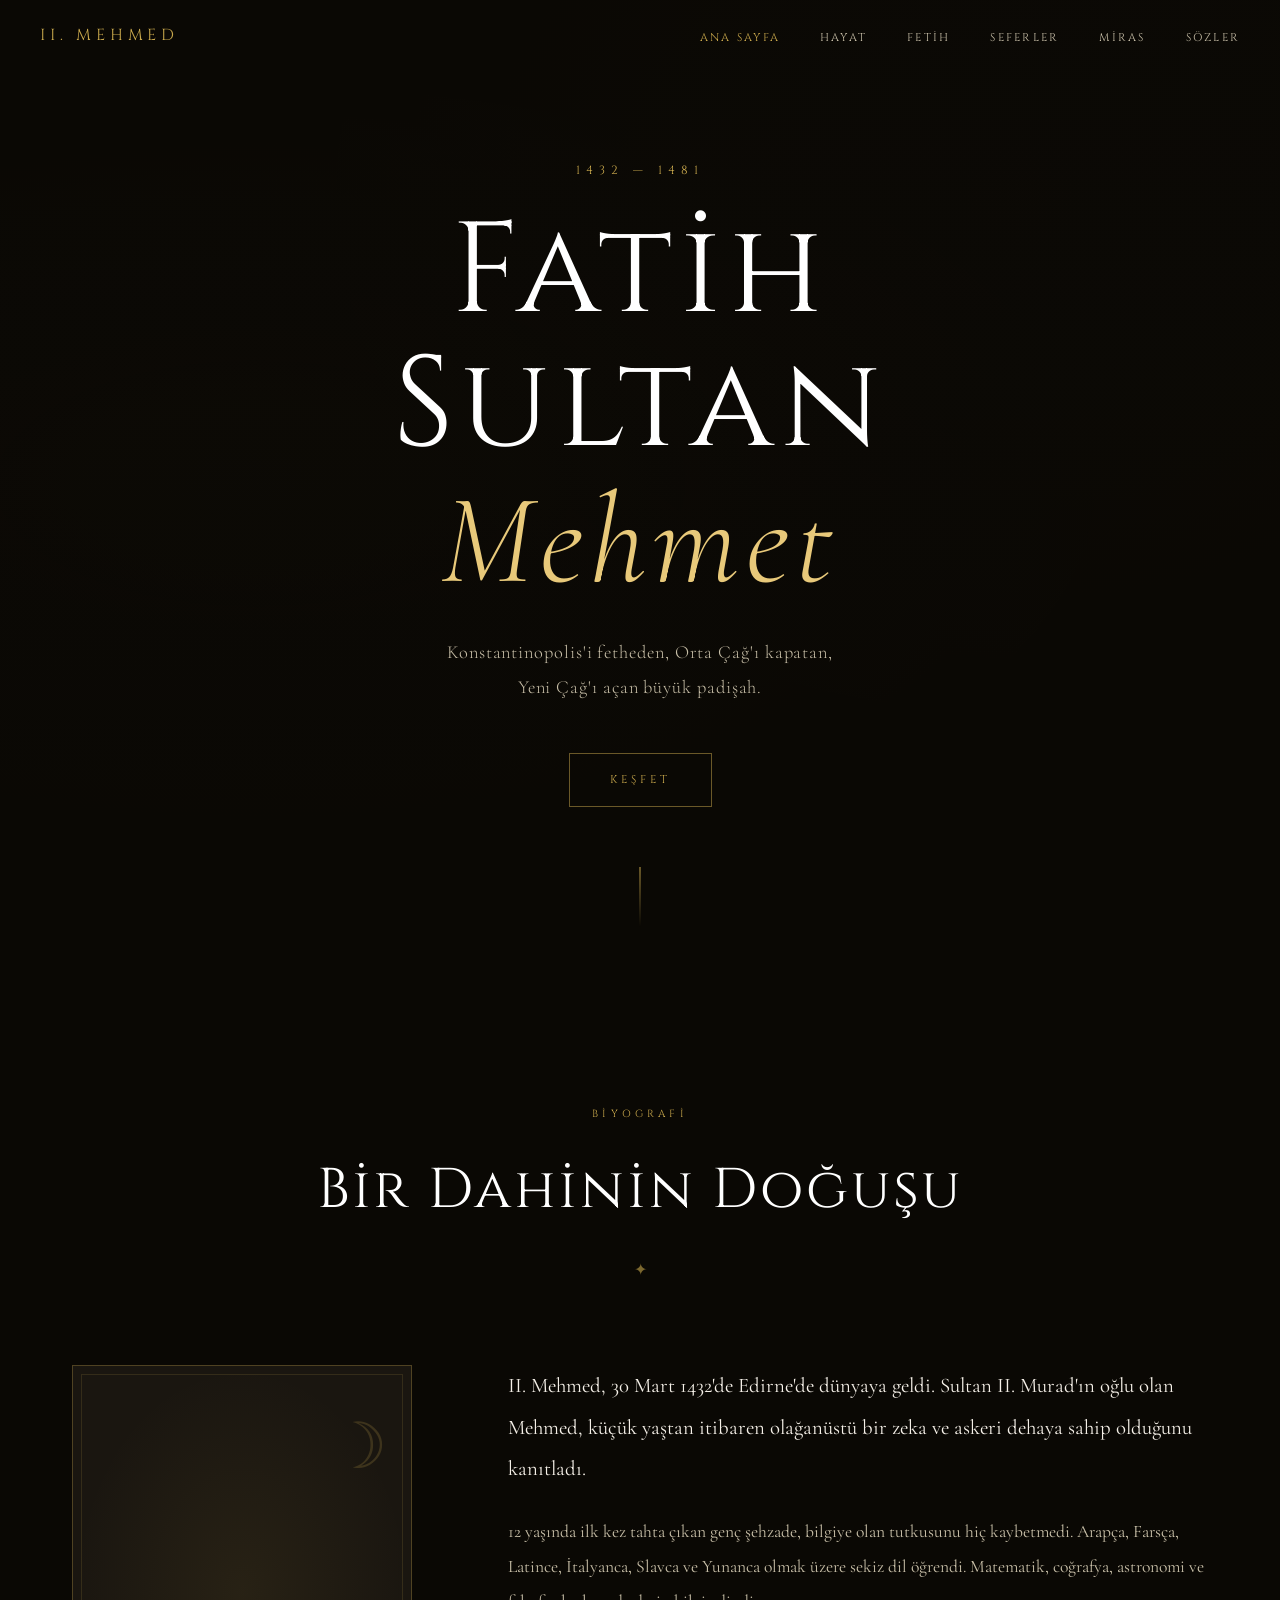
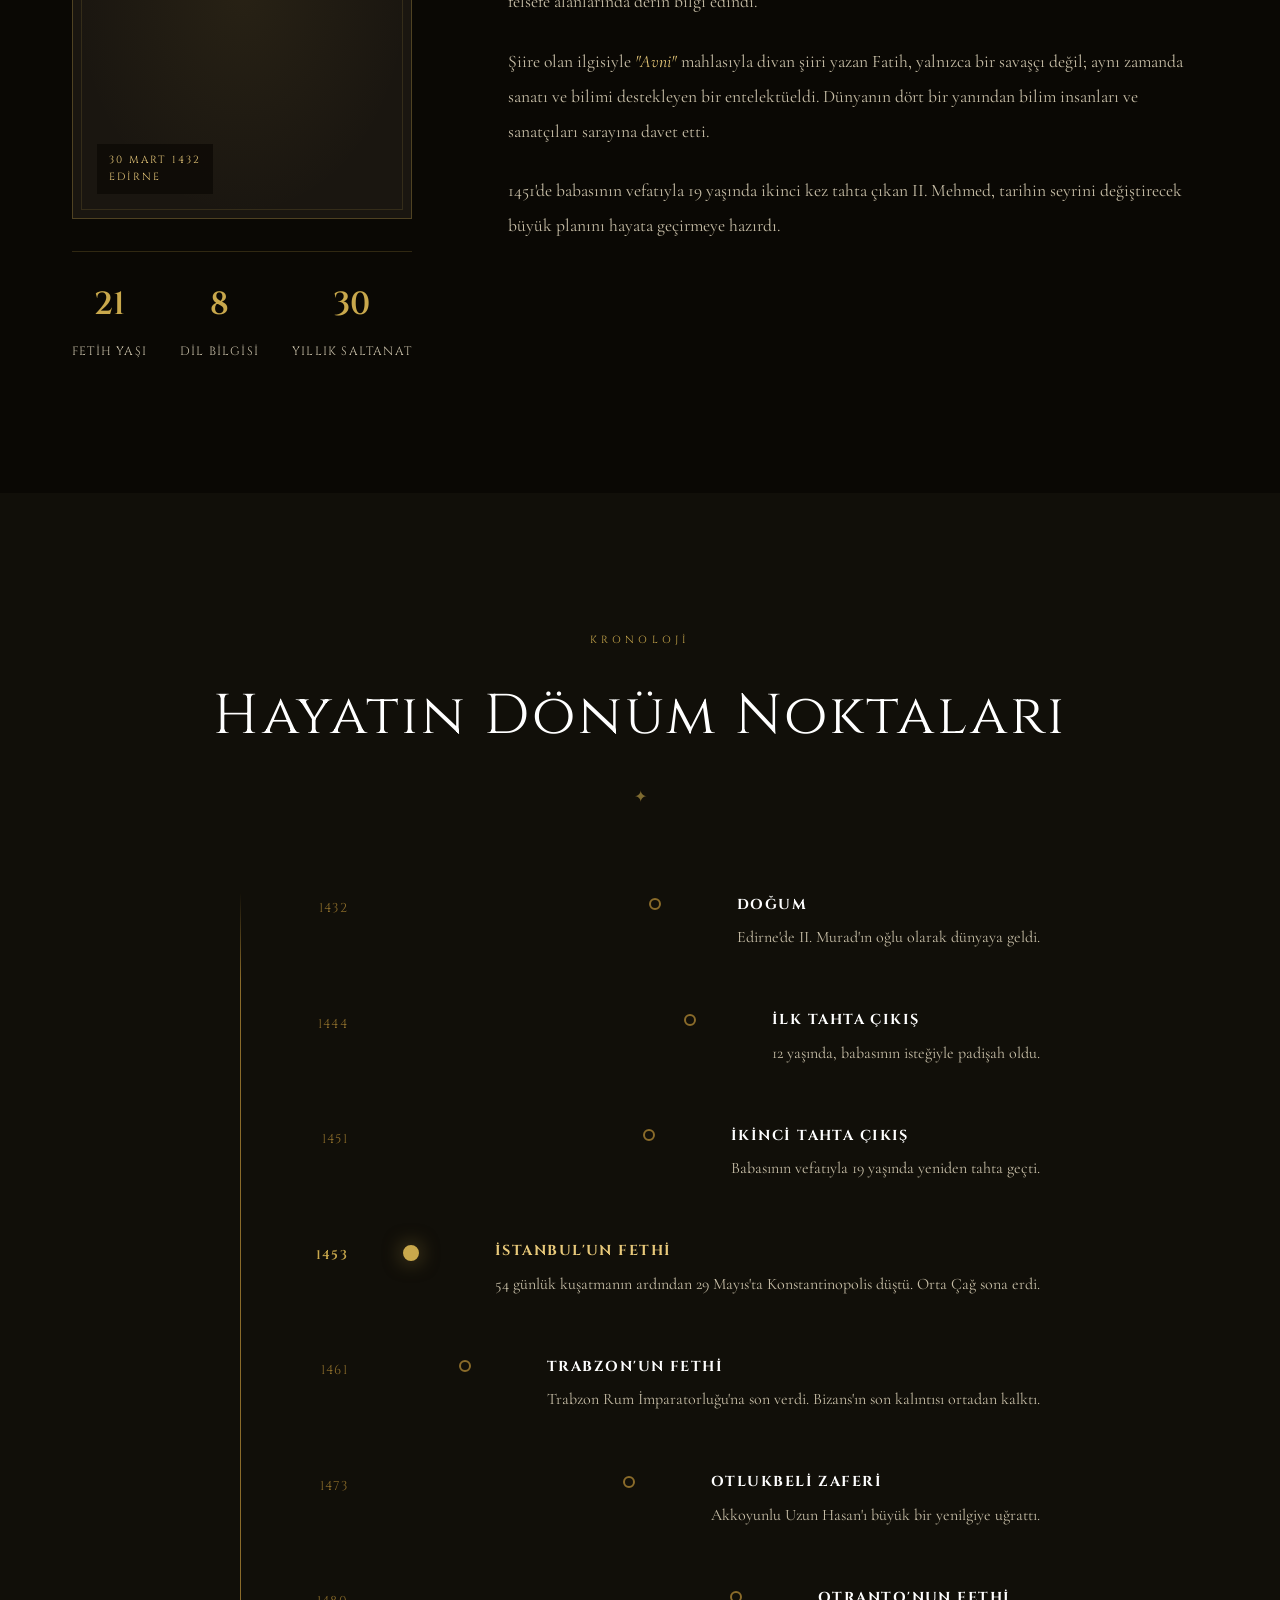
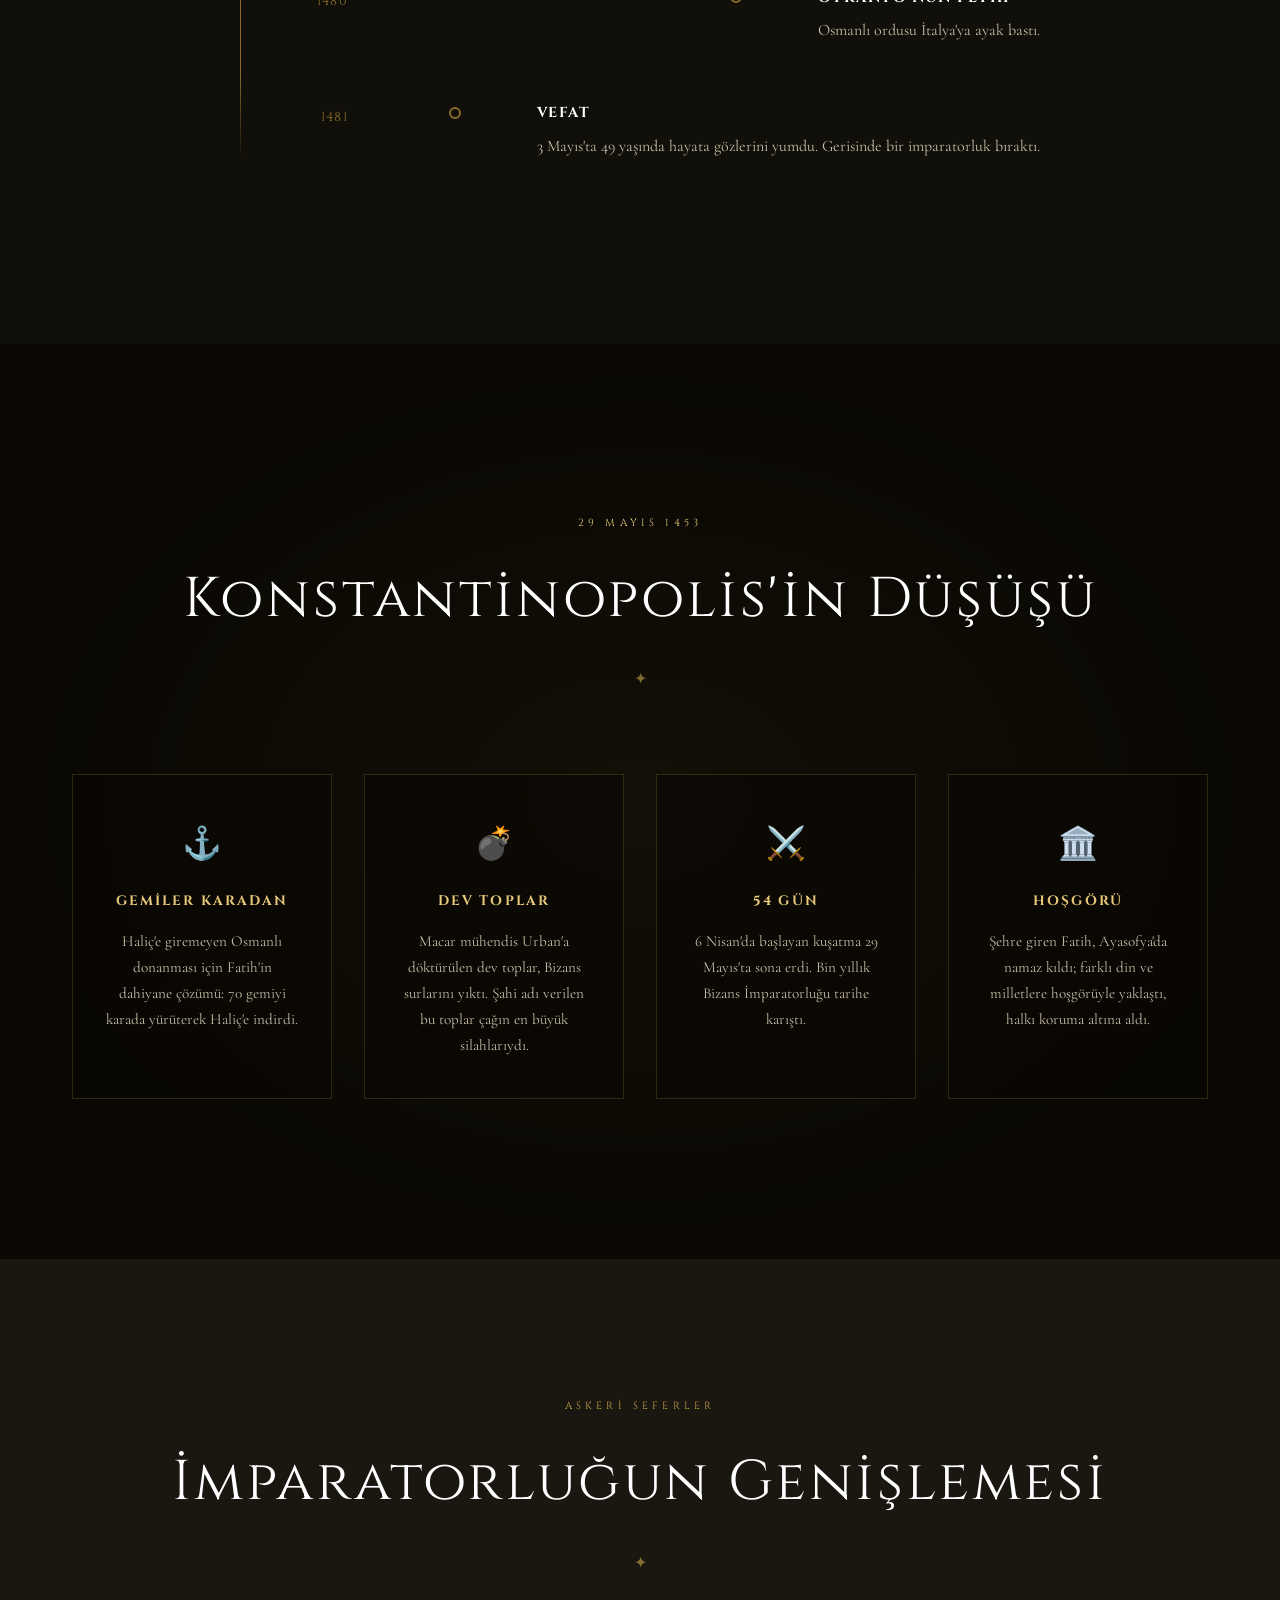
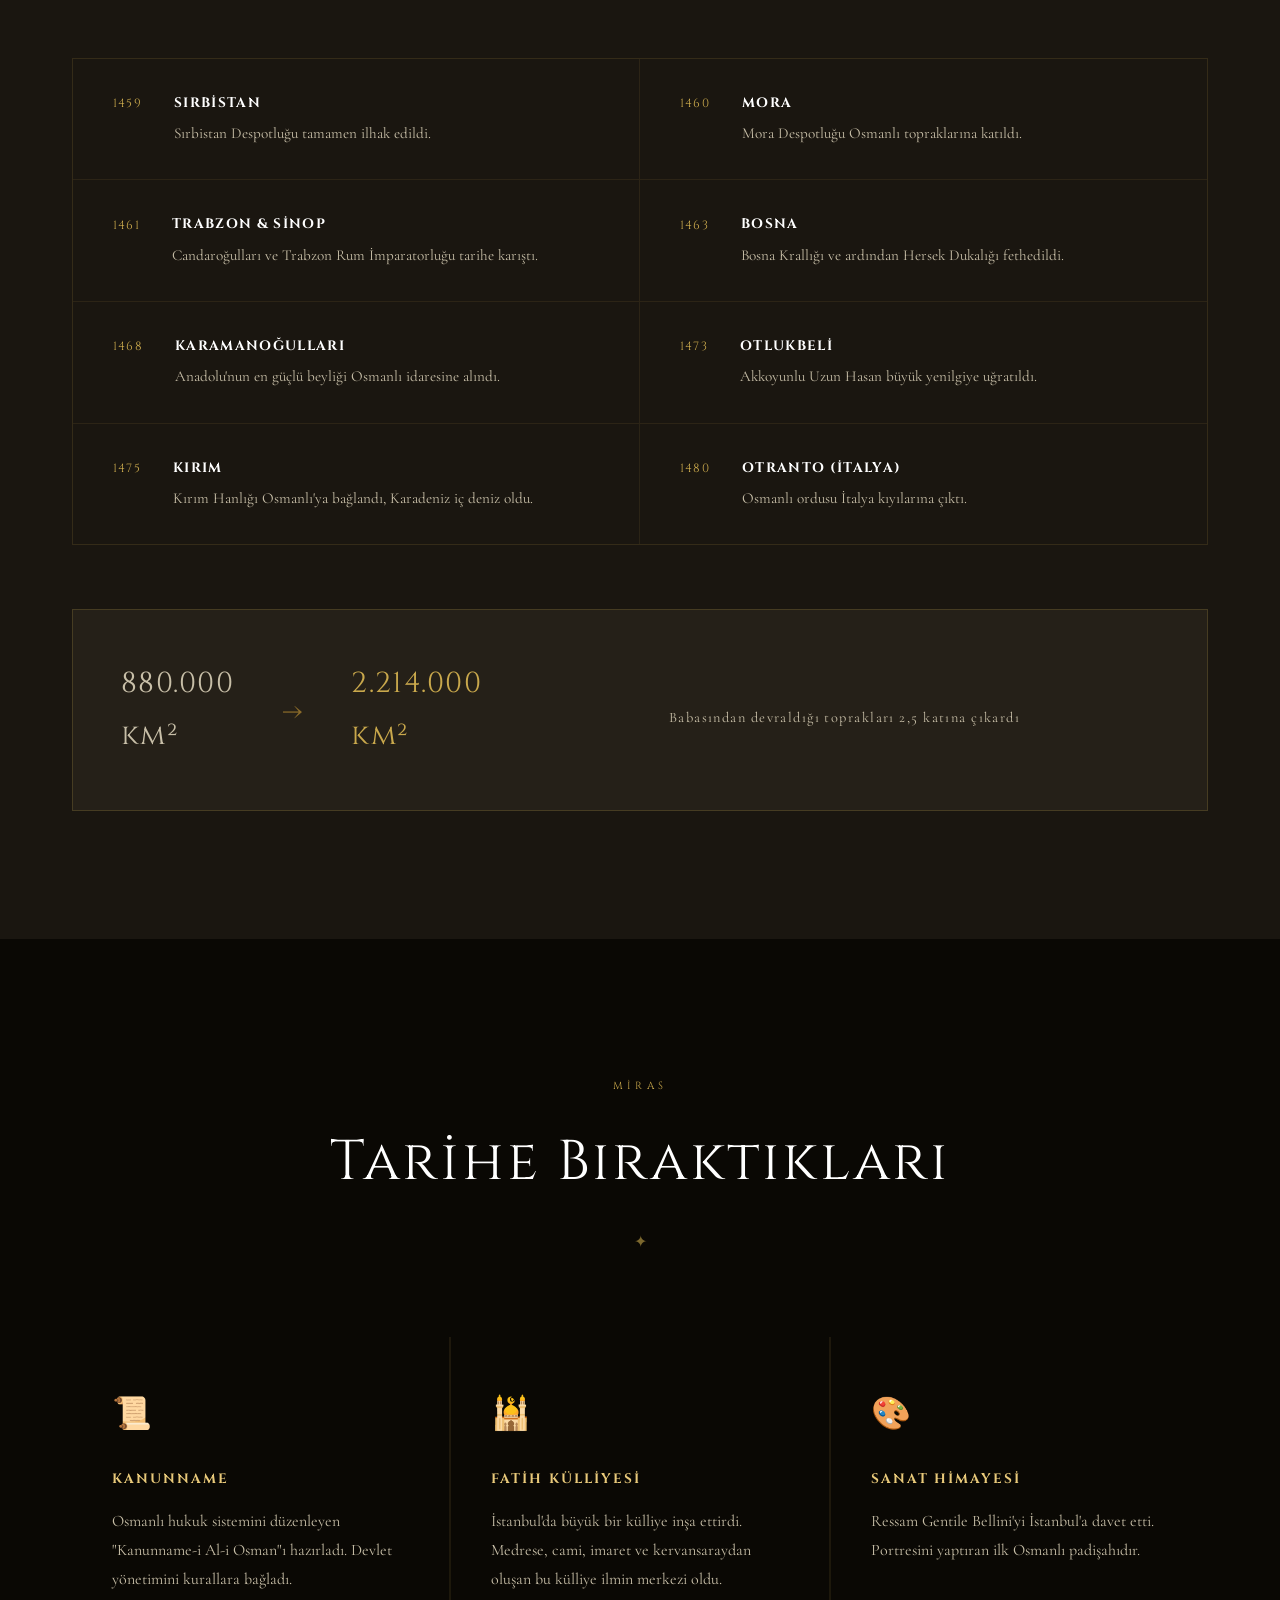
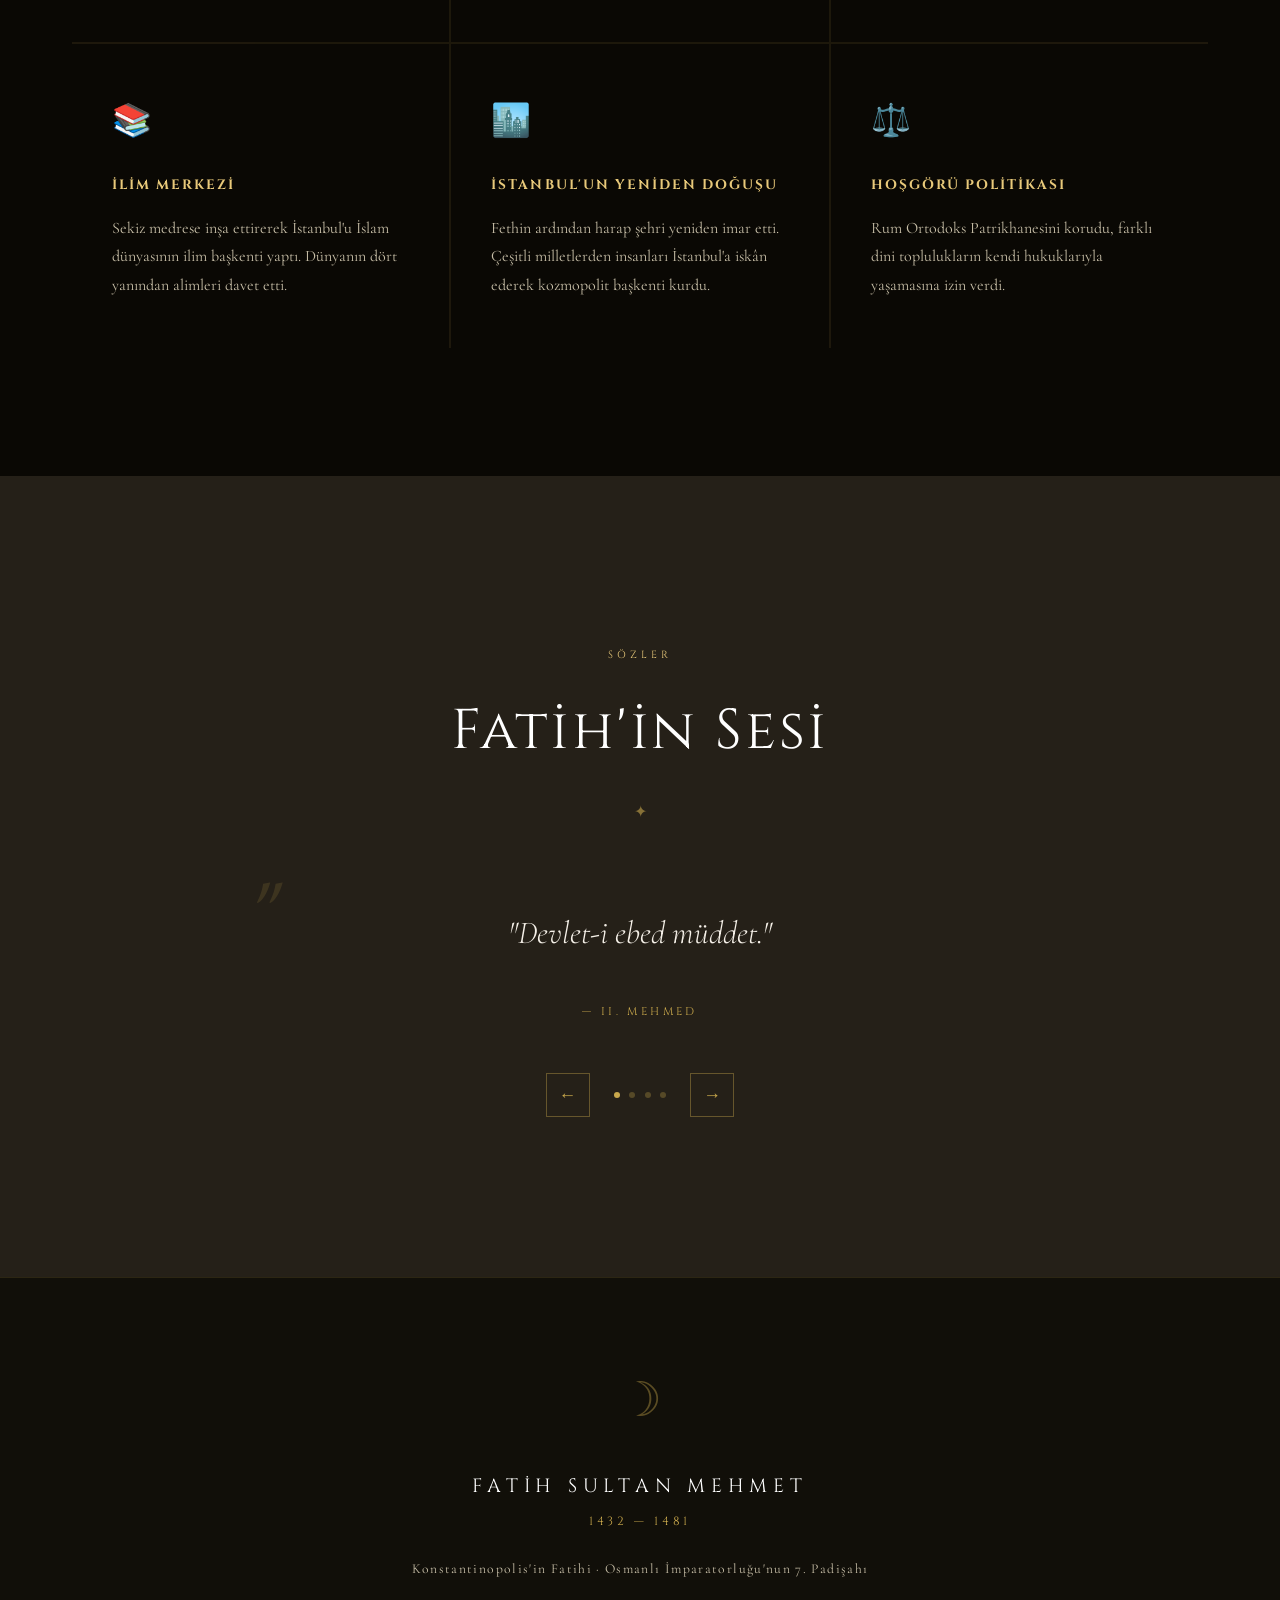
==== index.html @ c6c79978 "Add Fatih Sultan Mehmet premium website Static HTML/CSS/JS site with biography, conquest timeline, c" ====
<!DOCTYPE html>
<html lang="tr">
<head>
  <meta charset="UTF-8" />
  <meta name="viewport" content="width=device-width, initial-scale=1.0" />
  <title>Fatih Sultan Mehmet — İstanbul'un Fatihi</title>
  <link rel="preconnect" href="https://fonts.googleapis.com" />
  <link rel="preconnect" href="https://fonts.gstatic.com" crossorigin />
  <link href="https://fonts.googleapis.com/css2?family=Cormorant+Garamond:ital,wght@0,300;0,400;0,600;1,300;1,400&family=Cinzel:wght@400;600;700&display=swap" rel="stylesheet" />
  <link rel="stylesheet" href="style.css" />
</head>
<body>

  <!-- NAV -->
  <nav id="navbar">
    <div class="nav-inner">
      <span class="nav-logo">II. Mehmed</span>
      <ul class="nav-links">
        <li><a href="#hero">Ana Sayfa</a></li>
        <li><a href="#biography">Hayat</a></li>
        <li><a href="#conquest">Fetih</a></li>
        <li><a href="#campaigns">Seferler</a></li>
        <li><a href="#legacy">Miras</a></li>
        <li><a href="#quotes">Sözler</a></li>
      </ul>
    </div>
  </nav>

  <!-- HERO -->
  <section id="hero">
    <div class="hero-bg"></div>
    <div class="hero-overlay"></div>
    <div class="hero-content">
      <p class="hero-pre fade-up">1432 — 1481</p>
      <h1 class="hero-title fade-up">Fatih Sultan<br/><em>Mehmet</em></h1>
      <p class="hero-sub fade-up">Konstantinopolis'i fetheden, Orta Çağ'ı kapatan,<br/>Yeni Çağ'ı açan büyük padişah.</p>
      <a href="#biography" class="hero-btn fade-up">Keşfet</a>
    </div>
    <div class="scroll-indicator">
      <div class="scroll-line"></div>
    </div>
  </section>

  <!-- BIOGRAPHY -->
  <section id="biography">
    <div class="container">
      <div class="section-header">
        <span class="section-tag">Biyografi</span>
        <h2>Bir Dahinin Doğuşu</h2>
        <div class="ornament">✦</div>
      </div>
      <div class="bio-grid">
        <div class="bio-portrait reveal">
          <div class="portrait-frame">
            <div class="portrait-inner">
              <div class="portrait-symbol">☽</div>
              <p class="portrait-date">30 Mart 1432<br/>Edirne</p>
            </div>
          </div>
          <div class="bio-stats">
            <div class="stat">
              <span class="stat-num">21</span>
              <span class="stat-label">Fetih Yaşı</span>
            </div>
            <div class="stat">
              <span class="stat-num">8</span>
              <span class="stat-label">Dil Bilgisi</span>
            </div>
            <div class="stat">
              <span class="stat-num">30</span>
              <span class="stat-label">Yıllık Saltanat</span>
            </div>
          </div>
        </div>
        <div class="bio-text reveal">
          <p class="bio-intro">II. Mehmed, 30 Mart 1432'de Edirne'de dünyaya geldi. Sultan II. Murad'ın oğlu olan Mehmed, küçük yaştan itibaren olağanüstü bir zeka ve askeri dehaya sahip olduğunu kanıtladı.</p>
          <p>12 yaşında ilk kez tahta çıkan genç şehzade, bilgiye olan tutkusunu hiç kaybetmedi. Arapça, Farsça, Latince, İtalyanca, Slavca ve Yunanca olmak üzere sekiz dil öğrendi. Matematik, coğrafya, astronomi ve felsefe alanlarında derin bilgi edindi.</p>
          <p>Şiire olan ilgisiyle <em>"Avni"</em> mahlasıyla divan şiiri yazan Fatih, yalnızca bir savaşçı değil; aynı zamanda sanatı ve bilimi destekleyen bir entelektüeldi. Dünyanın dört bir yanından bilim insanları ve sanatçıları sarayına davet etti.</p>
          <p>1451'de babasının vefatıyla 19 yaşında ikinci kez tahta çıkan II. Mehmed, tarihin seyrini değiştirecek büyük planını hayata geçirmeye hazırdı.</p>
        </div>
      </div>
    </div>
  </section>

  <!-- TIMELINE -->
  <section id="timeline">
    <div class="container">
      <div class="section-header">
        <span class="section-tag">Kronoloji</span>
        <h2>Hayatın Dönüm Noktaları</h2>
        <div class="ornament">✦</div>
      </div>
      <div class="timeline">
        <div class="tl-item reveal">
          <div class="tl-year">1432</div>
          <div class="tl-dot"></div>
          <div class="tl-content">
            <h3>Doğum</h3>
            <p>Edirne'de II. Murad'ın oğlu olarak dünyaya geldi.</p>
          </div>
        </div>
        <div class="tl-item reveal">
          <div class="tl-year">1444</div>
          <div class="tl-dot"></div>
          <div class="tl-content">
            <h3>İlk Tahta Çıkış</h3>
            <p>12 yaşında, babasının isteğiyle padişah oldu.</p>
          </div>
        </div>
        <div class="tl-item reveal">
          <div class="tl-year">1451</div>
          <div class="tl-dot"></div>
          <div class="tl-content">
            <h3>İkinci Tahta Çıkış</h3>
            <p>Babasının vefatıyla 19 yaşında yeniden tahta geçti.</p>
          </div>
        </div>
        <div class="tl-item reveal highlight">
          <div class="tl-year">1453</div>
          <div class="tl-dot"></div>
          <div class="tl-content">
            <h3>İstanbul'un Fethi</h3>
            <p>54 günlük kuşatmanın ardından 29 Mayıs'ta Konstantinopolis düştü. Orta Çağ sona erdi.</p>
          </div>
        </div>
        <div class="tl-item reveal">
          <div class="tl-year">1461</div>
          <div class="tl-dot"></div>
          <div class="tl-content">
            <h3>Trabzon'un Fethi</h3>
            <p>Trabzon Rum İmparatorluğu'na son verdi. Bizans'ın son kalıntısı ortadan kalktı.</p>
          </div>
        </div>
        <div class="tl-item reveal">
          <div class="tl-year">1473</div>
          <div class="tl-dot"></div>
          <div class="tl-content">
            <h3>Otlukbeli Zaferi</h3>
            <p>Akkoyunlu Uzun Hasan'ı büyük bir yenilgiye uğrattı.</p>
          </div>
        </div>
        <div class="tl-item reveal">
          <div class="tl-year">1480</div>
          <div class="tl-dot"></div>
          <div class="tl-content">
            <h3>Otranto'nun Fethi</h3>
            <p>Osmanlı ordusu İtalya'ya ayak bastı.</p>
          </div>
        </div>
        <div class="tl-item reveal">
          <div class="tl-year">1481</div>
          <div class="tl-dot"></div>
          <div class="tl-content">
            <h3>Vefat</h3>
            <p>3 Mayıs'ta 49 yaşında hayata gözlerini yumdu. Gerisinde bir imparatorluk bıraktı.</p>
          </div>
        </div>
      </div>
    </div>
  </section>

  <!-- CONQUEST -->
  <section id="conquest">
    <div class="conquest-bg"></div>
    <div class="conquest-overlay"></div>
    <div class="container">
      <div class="section-header light">
        <span class="section-tag">29 Mayıs 1453</span>
        <h2>Konstantinopolis'in Düşüşü</h2>
        <div class="ornament">✦</div>
      </div>
      <div class="conquest-content reveal">
        <div class="conquest-card">
          <div class="card-icon">⚓</div>
          <h3>Gemiler Karadan</h3>
          <p>Haliç'e giremeyen Osmanlı donanması için Fatih'in dahiyane çözümü: 70 gemiyi karada yürüterek Haliç'e indirdi.</p>
        </div>
        <div class="conquest-card">
          <div class="card-icon">💣</div>
          <h3>Dev Toplar</h3>
          <p>Macar mühendis Urban'a döktürülen dev toplar, Bizans surlarını yıktı. Şahi adı verilen bu toplar çağın en büyük silahlarıydı.</p>
        </div>
        <div class="conquest-card">
          <div class="card-icon">⚔️</div>
          <h3>54 Gün</h3>
          <p>6 Nisan'da başlayan kuşatma 29 Mayıs'ta sona erdi. Bin yıllık Bizans İmparatorluğu tarihe karıştı.</p>
        </div>
        <div class="conquest-card">
          <div class="card-icon">🏛️</div>
          <h3>Hoşgörü</h3>
          <p>Şehre giren Fatih, Ayasofya'da namaz kıldı; farklı din ve milletlere hoşgörüyle yaklaştı, halkı koruma altına aldı.</p>
        </div>
      </div>
    </div>
  </section>

  <!-- CAMPAIGNS -->
  <section id="campaigns">
    <div class="container">
      <div class="section-header">
        <span class="section-tag">Askeri Seferler</span>
        <h2>İmparatorluğun Genişlemesi</h2>
        <div class="ornament">✦</div>
      </div>
      <div class="campaigns-grid reveal">
        <div class="campaign-item">
          <span class="campaign-year">1459</span>
          <div class="campaign-info">
            <h3>Sırbistan</h3>
            <p>Sırbistan Despotluğu tamamen ilhak edildi.</p>
          </div>
        </div>
        <div class="campaign-item">
          <span class="campaign-year">1460</span>
          <div class="campaign-info">
            <h3>Mora</h3>
            <p>Mora Despotluğu Osmanlı topraklarına katıldı.</p>
          </div>
        </div>
        <div class="campaign-item">
          <span class="campaign-year">1461</span>
          <div class="campaign-info">
            <h3>Trabzon & Sinop</h3>
            <p>Candaroğulları ve Trabzon Rum İmparatorluğu tarihe karıştı.</p>
          </div>
        </div>
        <div class="campaign-item">
          <span class="campaign-year">1463</span>
          <div class="campaign-info">
            <h3>Bosna</h3>
            <p>Bosna Krallığı ve ardından Hersek Dukalığı fethedildi.</p>
          </div>
        </div>
        <div class="campaign-item">
          <span class="campaign-year">1468</span>
          <div class="campaign-info">
            <h3>Karamanoğulları</h3>
            <p>Anadolu'nun en güçlü beyliği Osmanlı idaresine alındı.</p>
          </div>
        </div>
        <div class="campaign-item">
          <span class="campaign-year">1473</span>
          <div class="campaign-info">
            <h3>Otlukbeli</h3>
            <p>Akkoyunlu Uzun Hasan büyük yenilgiye uğratıldı.</p>
          </div>
        </div>
        <div class="campaign-item">
          <span class="campaign-year">1475</span>
          <div class="campaign-info">
            <h3>Kırım</h3>
            <p>Kırım Hanlığı Osmanlı'ya bağlandı, Karadeniz iç deniz oldu.</p>
          </div>
        </div>
        <div class="campaign-item">
          <span class="campaign-year">1480</span>
          <div class="campaign-info">
            <h3>Otranto (İtalya)</h3>
            <p>Osmanlı ordusu İtalya kıyılarına çıktı.</p>
          </div>
        </div>
      </div>
      <div class="empire-stat reveal">
        <div class="empire-num">880.000 km²</div>
        <div class="empire-arrow">→</div>
        <div class="empire-num gold">2.214.000 km²</div>
        <p>Babasından devraldığı toprakları 2,5 katına çıkardı</p>
      </div>
    </div>
  </section>

  <!-- LEGACY -->
  <section id="legacy">
    <div class="container">
      <div class="section-header">
        <span class="section-tag">Miras</span>
        <h2>Tarihe Bıraktıkları</h2>
        <div class="ornament">✦</div>
      </div>
      <div class="legacy-grid">
        <div class="legacy-card reveal">
          <div class="legacy-icon">📜</div>
          <h3>Kanunname</h3>
          <p>Osmanlı hukuk sistemini düzenleyen "Kanunname-i Al-i Osman"ı hazırladı. Devlet yönetimini kurallara bağladı.</p>
        </div>
        <div class="legacy-card reveal">
          <div class="legacy-icon">🕌</div>
          <h3>Fatih Külliyesi</h3>
          <p>İstanbul'da büyük bir külliye inşa ettirdi. Medrese, cami, imaret ve kervansaraydan oluşan bu külliye ilmin merkezi oldu.</p>
        </div>
        <div class="legacy-card reveal">
          <div class="legacy-icon">🎨</div>
          <h3>Sanat Himayesi</h3>
          <p>Ressam Gentile Bellini'yi İstanbul'a davet etti. Portresini yaptıran ilk Osmanlı padişahıdır.</p>
        </div>
        <div class="legacy-card reveal">
          <div class="legacy-icon">📚</div>
          <h3>İlim Merkezi</h3>
          <p>Sekiz medrese inşa ettirerek İstanbul'u İslam dünyasının ilim başkenti yaptı. Dünyanın dört yanından alimleri davet etti.</p>
        </div>
        <div class="legacy-card reveal">
          <div class="legacy-icon">🏙️</div>
          <h3>İstanbul'un Yeniden Doğuşu</h3>
          <p>Fethin ardından harap şehri yeniden imar etti. Çeşitli milletlerden insanları İstanbul'a iskân ederek kozmopolit başkenti kurdu.</p>
        </div>
        <div class="legacy-card reveal">
          <div class="legacy-icon">⚖️</div>
          <h3>Hoşgörü Politikası</h3>
          <p>Rum Ortodoks Patrikhanesini korudu, farklı dini toplulukların kendi hukuklarıyla yaşamasına izin verdi.</p>
        </div>
      </div>
    </div>
  </section>

  <!-- QUOTES -->
  <section id="quotes">
    <div class="quotes-bg"></div>
    <div class="container">
      <div class="section-header light">
        <span class="section-tag">Sözler</span>
        <h2>Fatih'in Sesi</h2>
        <div class="ornament">✦</div>
      </div>
      <div class="quotes-slider reveal">
        <div class="quote active">
          <blockquote>"Devlet-i ebed müddet."</blockquote>
          <cite>— II. Mehmed</cite>
        </div>
        <div class="quote">
          <blockquote>"Eğer bir padişah cömert değilse, askerleri cömert olamaz; askerleri cömert değilse, düşmanlarına galip gelemez."</blockquote>
          <cite>— Fatih Sultan Mehmet</cite>
        </div>
        <div class="quote">
          <blockquote>"Konstantinopolis, er ya da geç bizim olacak. O şehrin fatihi ne müthiş bir komutan, o komutanın askerleri ne muhteşem askerler olacak."</blockquote>
          <cite>— II. Mehmed (Hz. Peygamber'in müjdesini kastederek)</cite>
        </div>
        <div class="quote">
          <blockquote>"Ben bu dünyada iki şeyi severim: ilmi ve adaleti."</blockquote>
          <cite>— Fatih Sultan Mehmet</cite>
        </div>
        <div class="quotes-nav">
          <button class="q-prev" aria-label="Önceki">←</button>
          <div class="q-dots">
            <span class="dot active"></span>
            <span class="dot"></span>
            <span class="dot"></span>
            <span class="dot"></span>
          </div>
          <button class="q-next" aria-label="Sonraki">→</button>
        </div>
      </div>
    </div>
  </section>

  <!-- FOOTER -->
  <footer>
    <div class="footer-inner">
      <div class="footer-symbol">☽</div>
      <p class="footer-title">Fatih Sultan Mehmet</p>
      <p class="footer-years">1432 — 1481</p>
      <p class="footer-sub">Konstantinopolis'in Fatihi · Osmanlı İmparatorluğu'nun 7. Padişahı</p>
    </div>
  </footer>

  <script src="script.js"></script>
</body>
</html>
---- style.css ----
/* ===== RESET & BASE ===== */
*, *::before, *::after { margin: 0; padding: 0; box-sizing: border-box; }

:root {
  --gold: #c9a84c;
  --gold-light: #e8c97a;
  --gold-dim: #8a6b2a;
  --dark: #0a0804;
  --dark-2: #110f09;
  --dark-3: #1a1610;
  --dark-4: #252018;
  --cream: #f5f0e8;
  --cream-dim: #c8bfa8;
  --white: #fff;
  --font-serif: 'Cormorant Garamond', serif;
  --font-display: 'Cinzel', serif;
}

html { scroll-behavior: smooth; }

body {
  background: var(--dark);
  color: var(--cream);
  font-family: var(--font-serif);
  font-size: 18px;
  line-height: 1.8;
  overflow-x: hidden;
}

::selection { background: var(--gold); color: var(--dark); }

/* ===== SCROLLBAR ===== */
::-webkit-scrollbar { width: 6px; }
::-webkit-scrollbar-track { background: var(--dark); }
::-webkit-scrollbar-thumb { background: var(--gold-dim); border-radius: 3px; }

/* ===== NAV ===== */
#navbar {
  position: fixed;
  top: 0; left: 0; right: 0;
  z-index: 100;
  padding: 1.2rem 2rem;
  transition: background 0.4s, padding 0.4s;
}
#navbar.scrolled {
  background: rgba(10, 8, 4, 0.95);
  backdrop-filter: blur(12px);
  padding: 0.8rem 2rem;
  border-bottom: 1px solid rgba(201, 168, 76, 0.15);
}
.nav-inner {
  max-width: 1200px;
  margin: 0 auto;
  display: flex;
  align-items: center;
  justify-content: space-between;
}
.nav-logo {
  font-family: var(--font-display);
  font-size: 1rem;
  letter-spacing: 0.3em;
  color: var(--gold);
  text-transform: uppercase;
}
.nav-links {
  display: flex;
  gap: 2.5rem;
  list-style: none;
}
.nav-links a {
  font-family: var(--font-display);
  font-size: 0.7rem;
  letter-spacing: 0.2em;
  text-transform: uppercase;
  color: var(--cream-dim);
  text-decoration: none;
  transition: color 0.3s;
}
.nav-links a:hover { color: var(--gold); }

/* ===== HERO ===== */
#hero {
  position: relative;
  min-height: 100vh;
  display: flex;
  align-items: center;
  justify-content: center;
  overflow: hidden;
}
.hero-bg {
  position: absolute;
  inset: 0;
  background:
    radial-gradient(ellipse at 20% 50%, rgba(201, 168, 76, 0.06) 0%, transparent 60%),
    radial-gradient(ellipse at 80% 20%, rgba(201, 168, 76, 0.04) 0%, transparent 50%),
    url('https://upload.wikimedia.org/wikipedia/commons/thumb/a/a3/Gentile_Bellini_003.jpg/800px-Gentile_Bellini_003.jpg') center/cover no-repeat;
  filter: brightness(0.25) saturate(0.6);
}
.hero-overlay {
  position: absolute;
  inset: 0;
  background: linear-gradient(
    to bottom,
    rgba(10,8,4,0.3) 0%,
    rgba(10,8,4,0.1) 40%,
    rgba(10,8,4,0.6) 80%,
    rgba(10,8,4,1) 100%
  );
}
.hero-content {
  position: relative;
  z-index: 2;
  text-align: center;
  padding: 2rem;
  max-width: 900px;
}
.hero-pre {
  font-family: var(--font-display);
  font-size: 0.75rem;
  letter-spacing: 0.5em;
  color: var(--gold);
  text-transform: uppercase;
  margin-bottom: 1.5rem;
}
.hero-title {
  font-family: var(--font-display);
  font-size: clamp(3.5rem, 10vw, 8rem);
  font-weight: 400;
  line-height: 1.05;
  letter-spacing: 0.05em;
  color: var(--white);
  margin-bottom: 1.5rem;
}
.hero-title em {
  font-family: var(--font-serif);
  font-style: italic;
  font-weight: 300;
  color: var(--gold-light);
}
.hero-sub {
  font-size: 1.15rem;
  color: var(--cream-dim);
  font-weight: 300;
  letter-spacing: 0.05em;
  margin-bottom: 3rem;
  line-height: 1.9;
}
.hero-btn {
  display: inline-block;
  font-family: var(--font-display);
  font-size: 0.7rem;
  letter-spacing: 0.35em;
  text-transform: uppercase;
  color: var(--gold);
  border: 1px solid rgba(201, 168, 76, 0.5);
  padding: 1rem 2.5rem;
  text-decoration: none;
  transition: all 0.3s;
}
.hero-btn:hover {
  background: var(--gold);
  color: var(--dark);
  border-color: var(--gold);
}
.scroll-indicator {
  position: absolute;
  bottom: 2.5rem;
  left: 50%;
  transform: translateX(-50%);
  z-index: 2;
}
.scroll-line {
  width: 1px;
  height: 60px;
  background: linear-gradient(to bottom, var(--gold), transparent);
  margin: 0 auto;
  animation: scrollPulse 2s ease-in-out infinite;
}
@keyframes scrollPulse {
  0%, 100% { opacity: 0.3; transform: scaleY(0.8); }
  50% { opacity: 1; transform: scaleY(1); }
}

/* ===== FADE ANIMATIONS ===== */
.fade-up {
  opacity: 0;
  transform: translateY(30px);
  animation: fadeUp 0.8s ease forwards;
}
.fade-up:nth-child(1) { animation-delay: 0.3s; }
.fade-up:nth-child(2) { animation-delay: 0.6s; }
.fade-up:nth-child(3) { animation-delay: 0.9s; }
.fade-up:nth-child(4) { animation-delay: 1.2s; }
@keyframes fadeUp {
  to { opacity: 1; transform: translateY(0); }
}

.reveal {
  opacity: 0;
  transform: translateY(40px);
  transition: opacity 0.8s ease, transform 0.8s ease;
}
.reveal.visible {
  opacity: 1;
  transform: translateY(0);
}

/* ===== CONTAINER ===== */
.container {
  max-width: 1200px;
  margin: 0 auto;
  padding: 0 2rem;
}

/* ===== SECTION HEADER ===== */
section { padding: 8rem 0; }

.section-header {
  text-align: center;
  margin-bottom: 5rem;
}
.section-tag {
  display: inline-block;
  font-family: var(--font-display);
  font-size: 0.65rem;
  letter-spacing: 0.4em;
  text-transform: uppercase;
  color: var(--gold);
  margin-bottom: 1rem;
}
.section-header h2 {
  font-family: var(--font-display);
  font-size: clamp(2rem, 5vw, 3.5rem);
  font-weight: 400;
  color: var(--white);
  letter-spacing: 0.05em;
  margin-bottom: 1rem;
}
.section-header.light h2,
.section-header.light .section-tag { color: var(--white); }
.section-header.light .section-tag { color: var(--gold-light); }
.ornament {
  color: var(--gold);
  font-size: 1rem;
  opacity: 0.6;
}

/* ===== BIOGRAPHY ===== */
#biography { background: var(--dark); }

.bio-grid {
  display: grid;
  grid-template-columns: 340px 1fr;
  gap: 6rem;
  align-items: start;
}
.bio-portrait {
  position: sticky;
  top: 8rem;
}
.portrait-frame {
  width: 100%;
  aspect-ratio: 3/4;
  border: 1px solid rgba(201, 168, 76, 0.3);
  position: relative;
  margin-bottom: 2rem;
  overflow: hidden;
  background: var(--dark-3);
}
.portrait-frame::before {
  content: '';
  position: absolute;
  inset: 8px;
  border: 1px solid rgba(201, 168, 76, 0.15);
  z-index: 1;
}
.portrait-inner {
  position: absolute;
  inset: 0;
  display: flex;
  flex-direction: column;
  align-items: center;
  justify-content: center;
  background:
    radial-gradient(ellipse at center, rgba(201,168,76,0.08) 0%, transparent 70%),
    url('https://upload.wikimedia.org/wikipedia/commons/thumb/a/a3/Gentile_Bellini_003.jpg/400px-Gentile_Bellini_003.jpg') center/cover no-repeat;
}
.portrait-symbol {
  font-size: 4rem;
  color: var(--gold);
  opacity: 0.2;
  position: absolute;
  top: 1.5rem;
  right: 1.5rem;
}
.portrait-date {
  position: absolute;
  bottom: 1.5rem;
  left: 1.5rem;
  font-family: var(--font-display);
  font-size: 0.65rem;
  letter-spacing: 0.2em;
  color: var(--gold-light);
  text-transform: uppercase;
  line-height: 1.6;
  z-index: 2;
  background: rgba(10,8,4,0.7);
  padding: 0.5rem 0.75rem;
}
.bio-stats {
  display: flex;
  justify-content: space-between;
  border-top: 1px solid rgba(201, 168, 76, 0.2);
  padding-top: 1.5rem;
}
.stat { text-align: center; }
.stat-num {
  display: block;
  font-family: var(--font-display);
  font-size: 2rem;
  color: var(--gold);
  font-weight: 600;
}
.stat-label {
  font-size: 0.75rem;
  letter-spacing: 0.1em;
  color: var(--cream-dim);
  text-transform: uppercase;
  font-family: var(--font-display);
}
.bio-text p {
  margin-bottom: 1.5rem;
  color: var(--cream-dim);
  font-size: 1.1rem;
  line-height: 2;
}
.bio-intro {
  font-size: 1.3rem !important;
  color: var(--cream) !important;
  font-weight: 400;
}
.bio-text em { color: var(--gold-light); font-style: italic; }

/* ===== TIMELINE ===== */
#timeline { background: var(--dark-2); }

.timeline {
  position: relative;
  max-width: 800px;
  margin: 0 auto;
  padding-left: 3rem;
}
.timeline::before {
  content: '';
  position: absolute;
  left: 0;
  top: 0;
  bottom: 0;
  width: 1px;
  background: linear-gradient(to bottom, transparent, var(--gold-dim) 10%, var(--gold-dim) 90%, transparent);
}
.tl-item {
  display: grid;
  grid-template-columns: 80px 20px 1fr;
  gap: 0 1.5rem;
  align-items: start;
  margin-bottom: 3.5rem;
  position: relative;
}
.tl-year {
  font-family: var(--font-display);
  font-size: 0.8rem;
  letter-spacing: 0.1em;
  color: var(--gold-dim);
  text-align: right;
  padding-top: 0.2rem;
}
.tl-dot {
  width: 10px;
  height: 10px;
  border-radius: 50%;
  background: var(--dark-2);
  border: 2px solid var(--gold-dim);
  margin-top: 0.35rem;
  position: relative;
  left: calc(-3rem - 5px + 1px);
  grid-column: 1;
  margin-left: auto;
  flex-shrink: 0;
}
.tl-item { display: flex; align-items: flex-start; gap: 1.5rem; }
.tl-year { min-width: 60px; text-align: right; flex-shrink: 0; margin-top: 0.15rem; }
.tl-dot {
  width: 12px; height: 12px;
  border-radius: 50%;
  background: var(--dark-2);
  border: 2px solid var(--gold-dim);
  flex-shrink: 0;
  margin-top: 0.4rem;
  position: relative;
  z-index: 1;
}
.tl-content h3 {
  font-family: var(--font-display);
  font-size: 0.9rem;
  letter-spacing: 0.1em;
  color: var(--white);
  margin-bottom: 0.4rem;
  text-transform: uppercase;
}
.tl-content p { color: var(--cream-dim); font-size: 1rem; line-height: 1.7; }
.tl-item.highlight .tl-dot {
  background: var(--gold);
  border-color: var(--gold);
  box-shadow: 0 0 20px rgba(201, 168, 76, 0.5);
  width: 16px; height: 16px;
}
.tl-item.highlight .tl-year { color: var(--gold); font-weight: 600; }
.tl-item.highlight .tl-content h3 { color: var(--gold-light); }

/* ===== CONQUEST ===== */
#conquest {
  position: relative;
  padding: 10rem 0;
}
.conquest-bg {
  position: absolute;
  inset: 0;
  background:
    url('https://upload.wikimedia.org/wikipedia/commons/thumb/5/5d/Zonaro_GatesofConst.jpg/1200px-Zonaro_GatesofConst.jpg') center/cover no-repeat;
  filter: brightness(0.15) saturate(0.4);
}
.conquest-overlay {
  position: absolute;
  inset: 0;
  background: radial-gradient(ellipse at center, rgba(201,168,76,0.05) 0%, rgba(10,8,4,0.8) 70%);
}
#conquest .container { position: relative; z-index: 2; }
.conquest-content {
  display: grid;
  grid-template-columns: repeat(4, 1fr);
  gap: 2rem;
}
.conquest-card {
  border: 1px solid rgba(201, 168, 76, 0.2);
  padding: 2.5rem 2rem;
  text-align: center;
  background: rgba(10, 8, 4, 0.7);
  transition: border-color 0.3s, transform 0.3s;
}
.conquest-card:hover {
  border-color: var(--gold);
  transform: translateY(-4px);
}
.card-icon { font-size: 2rem; margin-bottom: 1rem; }
.conquest-card h3 {
  font-family: var(--font-display);
  font-size: 0.85rem;
  letter-spacing: 0.15em;
  text-transform: uppercase;
  color: var(--gold-light);
  margin-bottom: 1rem;
}
.conquest-card p { color: var(--cream-dim); font-size: 0.95rem; line-height: 1.7; }

/* ===== CAMPAIGNS ===== */
#campaigns { background: var(--dark-3); }

.campaigns-grid {
  display: grid;
  grid-template-columns: repeat(2, 1fr);
  gap: 0;
  border: 1px solid rgba(201, 168, 76, 0.15);
}
.campaign-item {
  display: flex;
  gap: 2rem;
  padding: 2rem 2.5rem;
  border-bottom: 1px solid rgba(201, 168, 76, 0.1);
  border-right: 1px solid rgba(201, 168, 76, 0.1);
  transition: background 0.3s;
}
.campaign-item:hover { background: rgba(201, 168, 76, 0.04); }
.campaign-item:nth-child(even) { border-right: none; }
.campaign-item:nth-last-child(-n+2) { border-bottom: none; }
.campaign-year {
  font-family: var(--font-display);
  font-size: 0.75rem;
  letter-spacing: 0.1em;
  color: var(--gold);
  flex-shrink: 0;
  margin-top: 0.15rem;
}
.campaign-info h3 {
  font-family: var(--font-display);
  font-size: 0.85rem;
  letter-spacing: 0.1em;
  text-transform: uppercase;
  color: var(--white);
  margin-bottom: 0.3rem;
}
.campaign-info p { color: var(--cream-dim); font-size: 0.95rem; }

.empire-stat {
  display: flex;
  align-items: center;
  justify-content: center;
  gap: 3rem;
  margin-top: 4rem;
  padding: 3rem;
  border: 1px solid rgba(201, 168, 76, 0.2);
  background: var(--dark-4);
}
.empire-num {
  font-family: var(--font-display);
  font-size: 1.8rem;
  color: var(--cream-dim);
  letter-spacing: 0.05em;
}
.empire-num.gold { color: var(--gold); }
.empire-arrow { font-size: 2rem; color: var(--gold-dim); }
.empire-stat p {
  width: 100%;
  text-align: center;
  color: var(--cream-dim);
  font-size: 0.9rem;
  letter-spacing: 0.1em;
  margin-top: 1rem;
}

/* ===== LEGACY ===== */
#legacy { background: var(--dark); }

.legacy-grid {
  display: grid;
  grid-template-columns: repeat(3, 1fr);
  gap: 2px;
  background: rgba(201, 168, 76, 0.1);
}
.legacy-card {
  background: var(--dark);
  padding: 3rem 2.5rem;
  transition: background 0.3s;
}
.legacy-card:hover { background: var(--dark-3); }
.legacy-icon { font-size: 2rem; margin-bottom: 1.5rem; }
.legacy-card h3 {
  font-family: var(--font-display);
  font-size: 0.85rem;
  letter-spacing: 0.15em;
  text-transform: uppercase;
  color: var(--gold-light);
  margin-bottom: 1rem;
}
.legacy-card p { color: var(--cream-dim); font-size: 1rem; line-height: 1.8; }

/* ===== QUOTES ===== */
#quotes {
  position: relative;
  padding: 10rem 0;
}
.quotes-bg {
  position: absolute;
  inset: 0;
  background: var(--dark-4);
}
#quotes .container { position: relative; z-index: 2; }

.quotes-slider { max-width: 800px; margin: 0 auto; text-align: center; }
.quote { display: none; }
.quote.active { display: block; }
blockquote {
  font-family: var(--font-serif);
  font-size: clamp(1.3rem, 3vw, 2rem);
  font-style: italic;
  font-weight: 300;
  color: var(--cream);
  line-height: 1.7;
  margin-bottom: 2rem;
  position: relative;
  padding: 0 2rem;
}
blockquote::before {
  content: '"';
  font-size: 6rem;
  color: var(--gold);
  opacity: 0.15;
  position: absolute;
  top: -2rem;
  left: 0;
  font-family: var(--font-display);
  line-height: 1;
}
cite {
  font-family: var(--font-display);
  font-size: 0.7rem;
  letter-spacing: 0.3em;
  color: var(--gold);
  text-transform: uppercase;
  font-style: normal;
}
.quotes-nav {
  display: flex;
  align-items: center;
  justify-content: center;
  gap: 1.5rem;
  margin-top: 3rem;
}
.q-prev, .q-next {
  background: none;
  border: 1px solid rgba(201, 168, 76, 0.4);
  color: var(--gold);
  width: 44px; height: 44px;
  cursor: pointer;
  font-size: 1.1rem;
  transition: all 0.3s;
  display: flex;
  align-items: center;
  justify-content: center;
}
.q-prev:hover, .q-next:hover {
  background: var(--gold);
  color: var(--dark);
  border-color: var(--gold);
}
.q-dots { display: flex; gap: 0.6rem; }
.dot {
  width: 6px; height: 6px;
  border-radius: 50%;
  background: rgba(201, 168, 76, 0.3);
  cursor: pointer;
  transition: background 0.3s;
}
.dot.active { background: var(--gold); }

/* ===== FOOTER ===== */
footer {
  background: var(--dark-2);
  border-top: 1px solid rgba(201, 168, 76, 0.15);
  padding: 5rem 2rem;
  text-align: center;
}
.footer-symbol {
  font-size: 3rem;
  color: var(--gold);
  opacity: 0.4;
  margin-bottom: 1.5rem;
}
.footer-title {
  font-family: var(--font-display);
  font-size: 1.2rem;
  letter-spacing: 0.3em;
  color: var(--white);
  text-transform: uppercase;
  margin-bottom: 0.5rem;
}
.footer-years {
  font-family: var(--font-display);
  font-size: 0.75rem;
  letter-spacing: 0.3em;
  color: var(--gold);
  margin-bottom: 1.5rem;
}
.footer-sub {
  font-size: 0.85rem;
  color: var(--cream-dim);
  letter-spacing: 0.1em;
}

/* ===== RESPONSIVE ===== */
@media (max-width: 1024px) {
  .conquest-content { grid-template-columns: repeat(2, 1fr); }
  .bio-grid { grid-template-columns: 1fr; }
  .bio-portrait { position: static; }
}
@media (max-width: 768px) {
  .nav-links { display: none; }
  .conquest-content { grid-template-columns: 1fr; }
  .legacy-grid { grid-template-columns: 1fr; }
  .campaigns-grid { grid-template-columns: 1fr; }
  .campaign-item:nth-child(even) { border-right: 1px solid rgba(201,168,76,0.1); }
  .empire-stat { flex-wrap: wrap; gap: 1rem; }
}
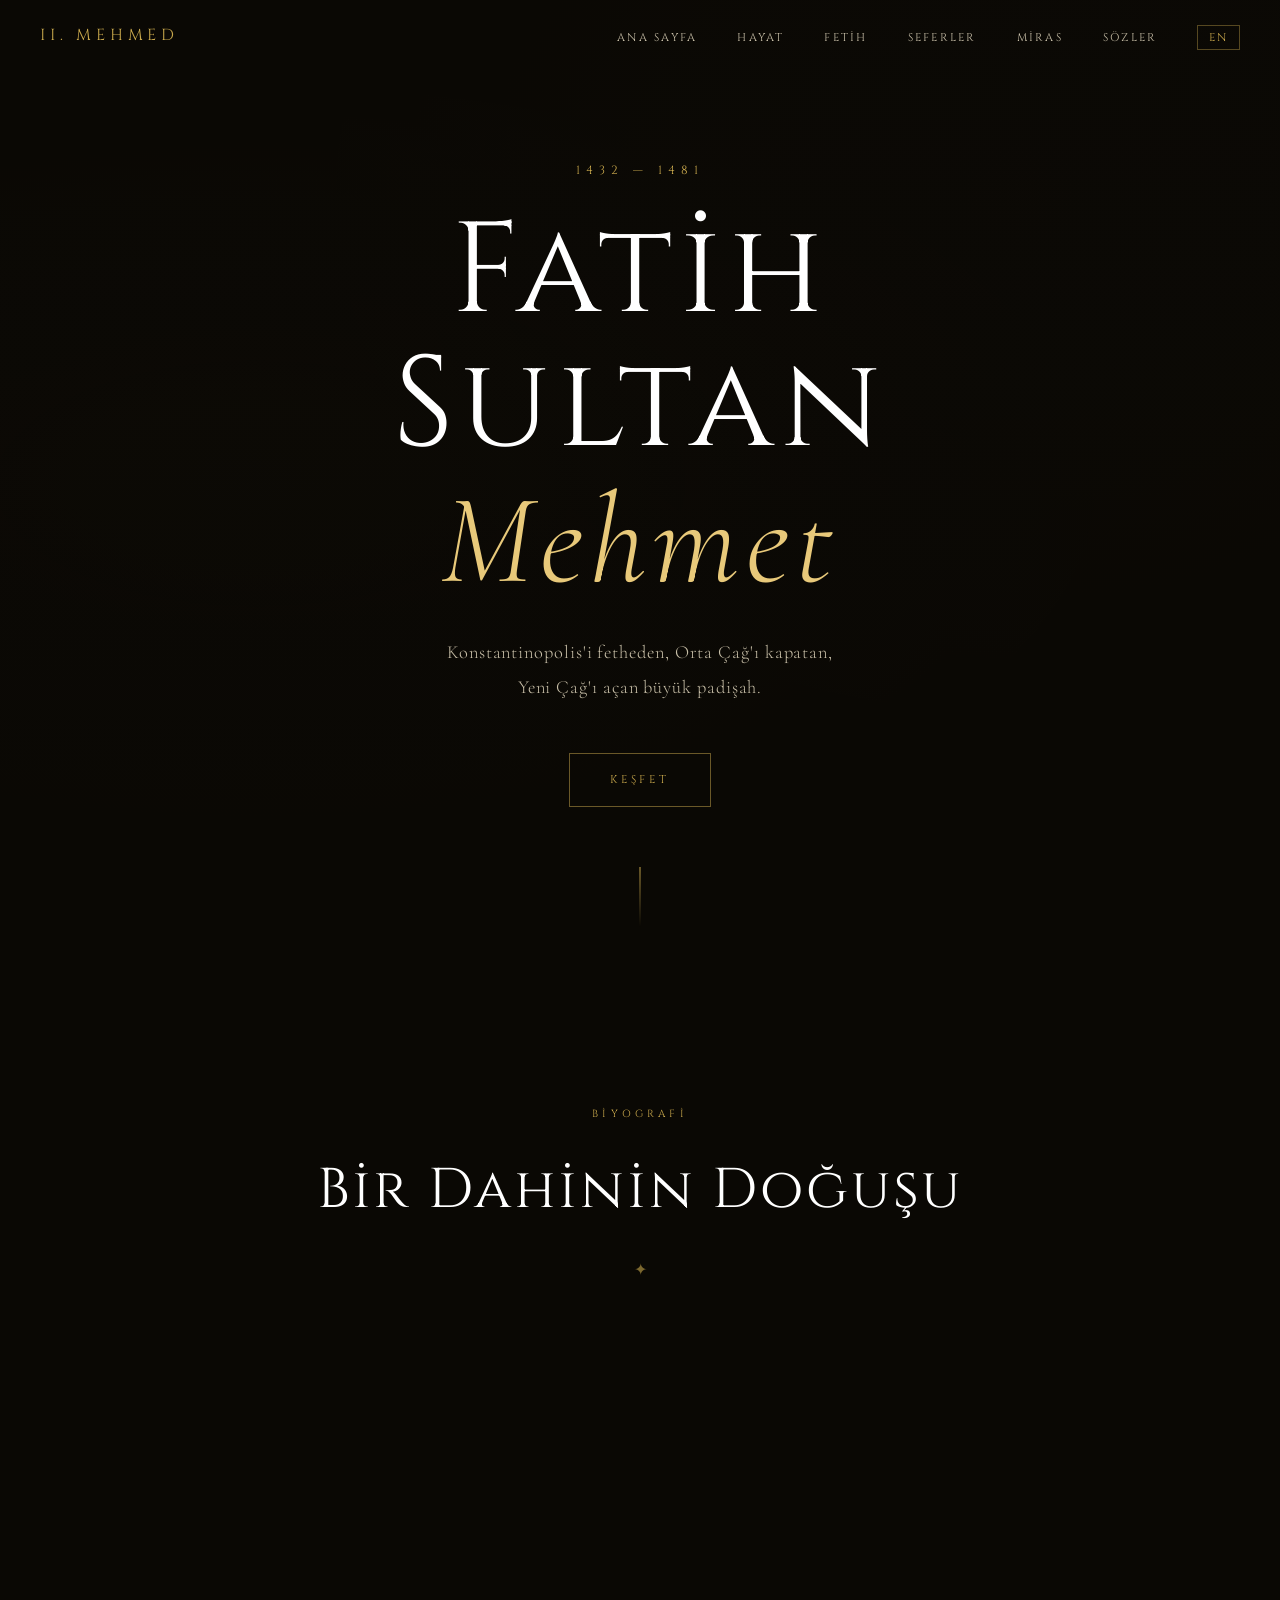
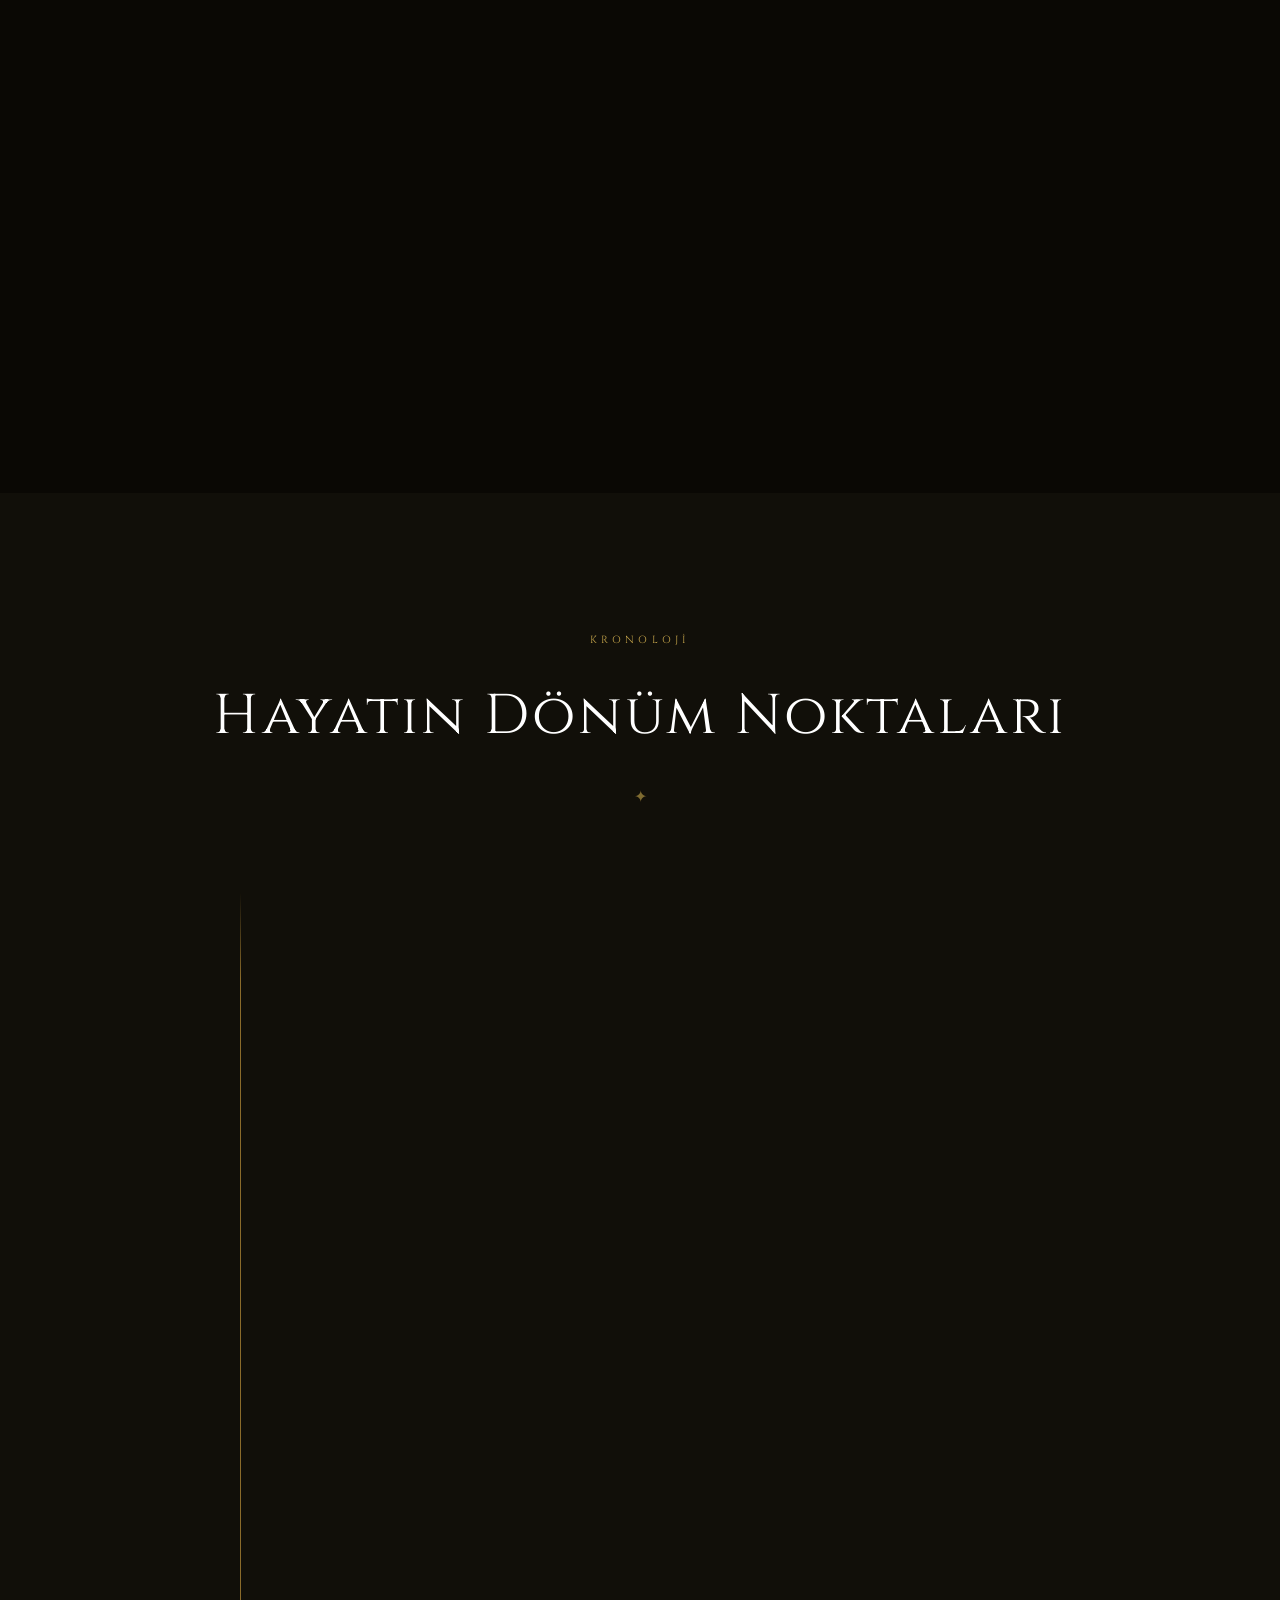
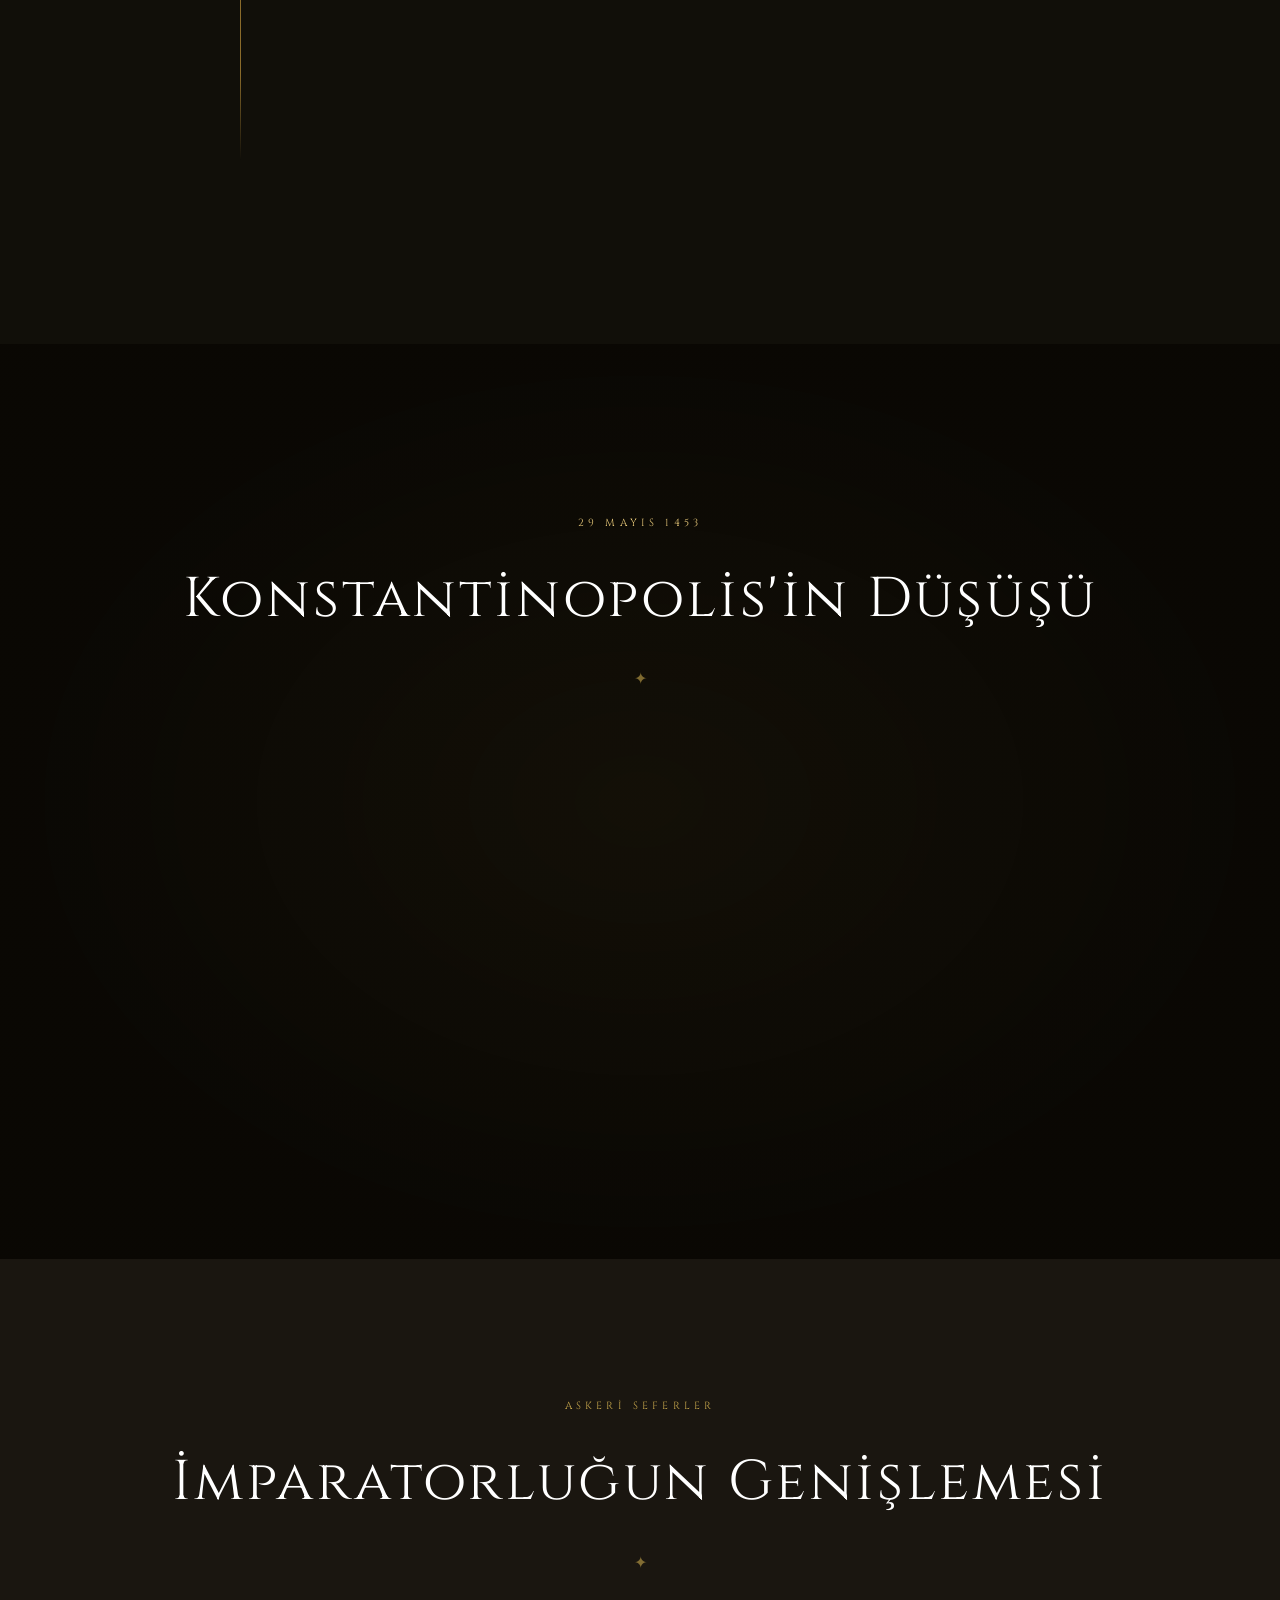
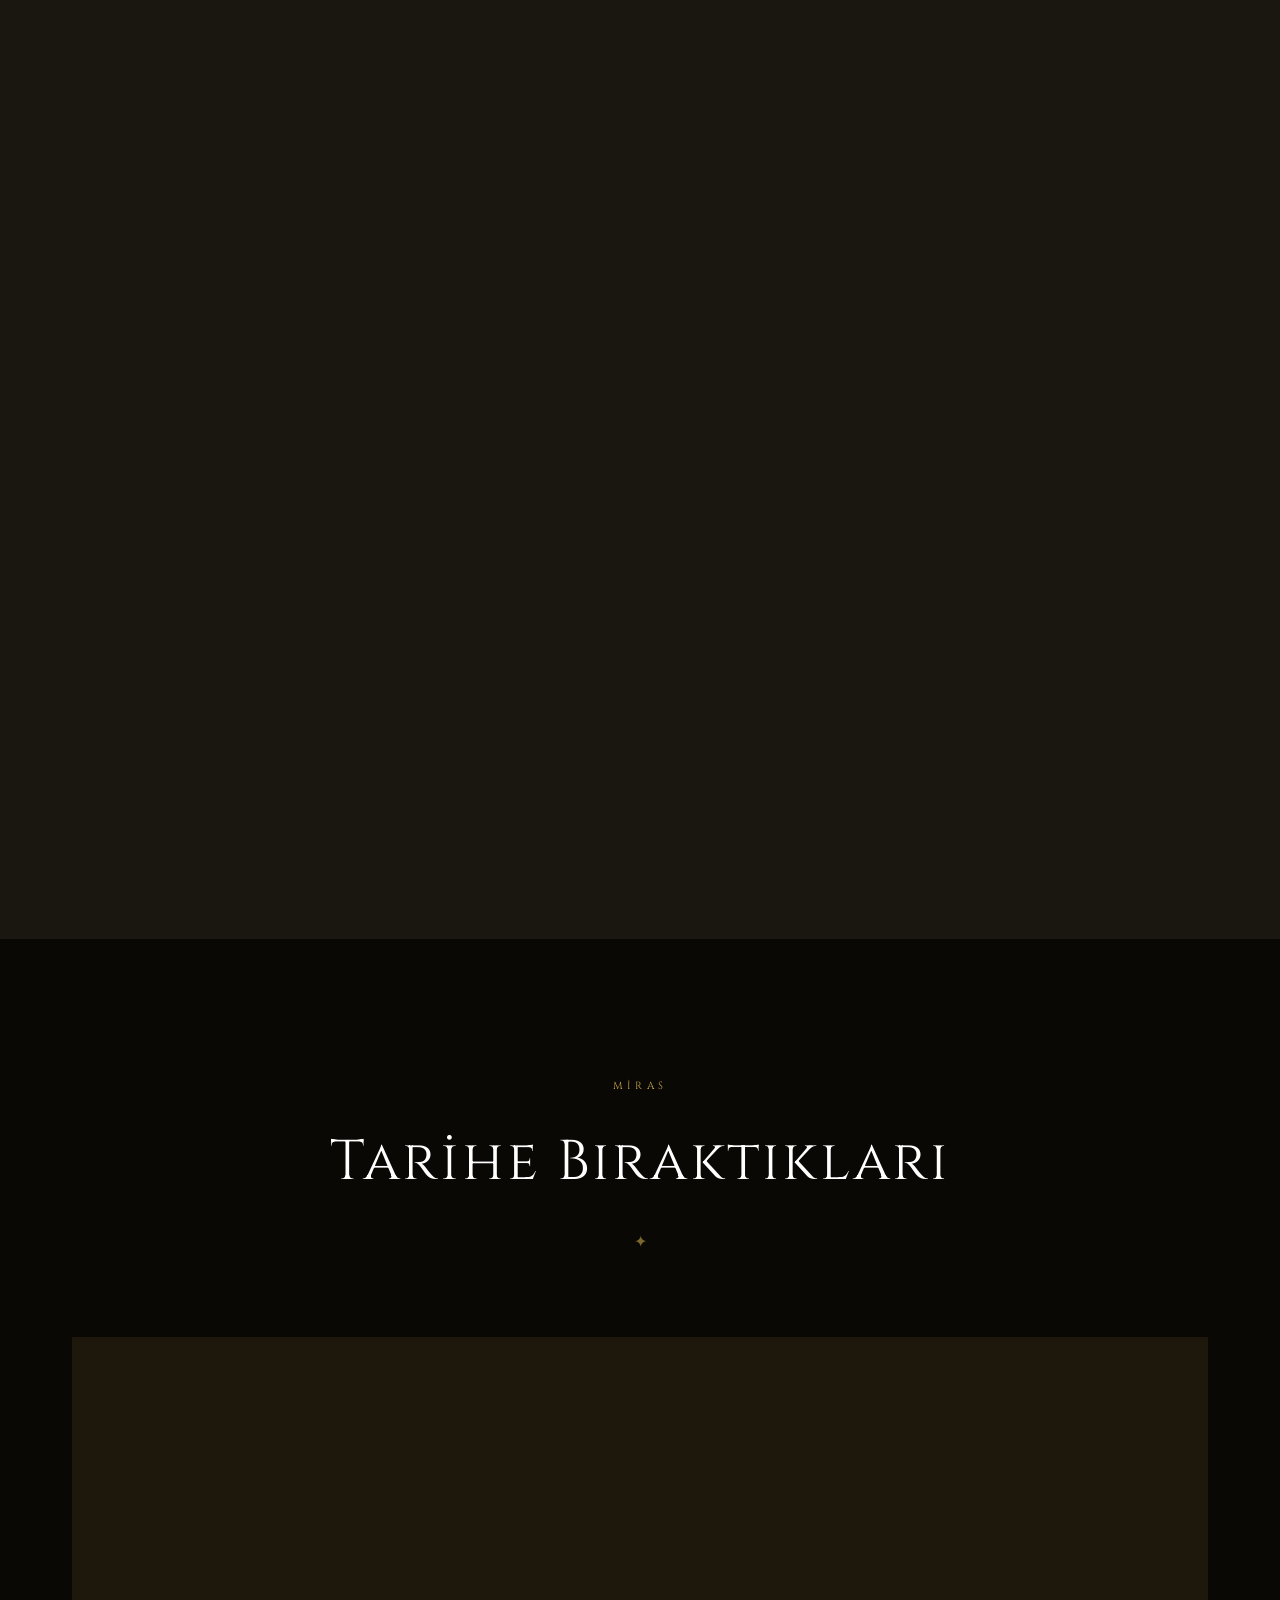
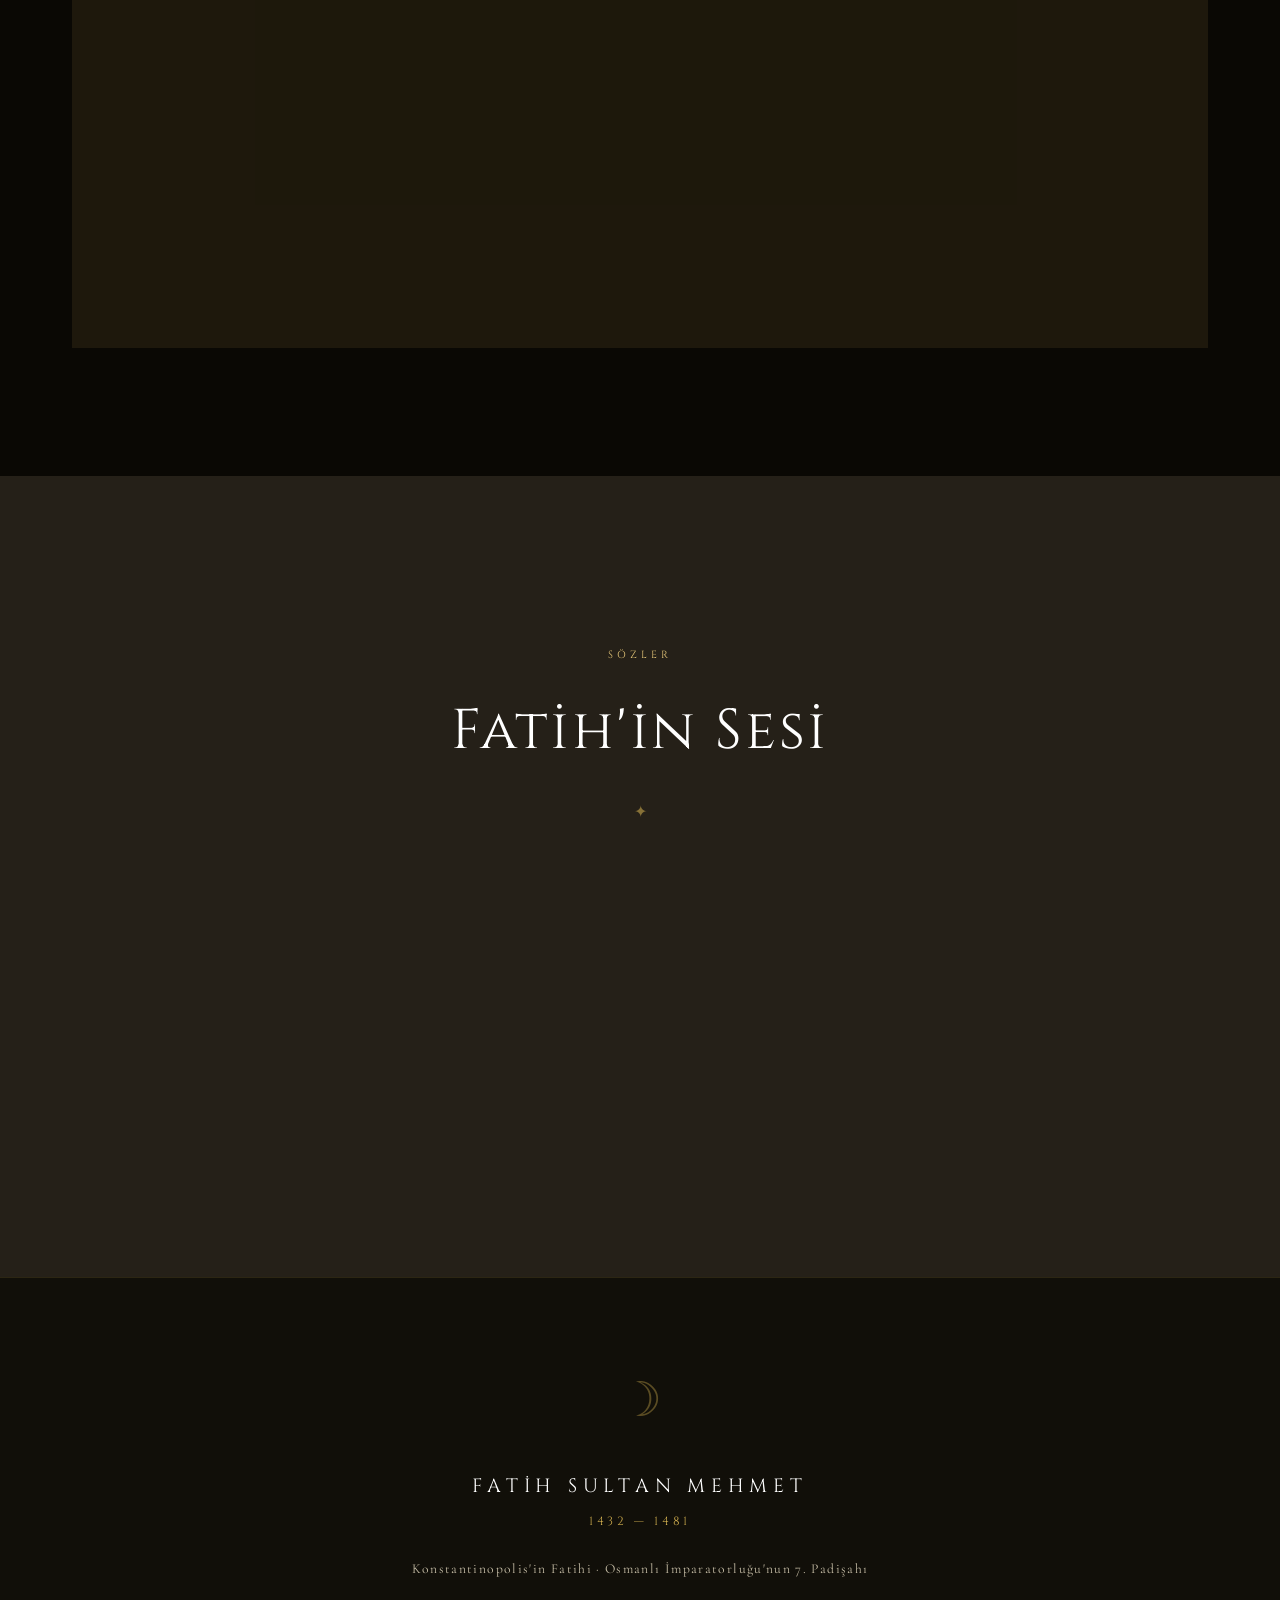
==== commit c095a5ab: "Add mobile hamburger menu with language switcher Co-Authored-By: Claude Sonnet 4.6 <noreply@anthropi" ====
--- a/index.html
+++ b/index.html
@@ -15,13 +15,17 @@
   <nav id="navbar">
     <div class="nav-inner">
       <span class="nav-logo">II. Mehmed</span>
-      <ul class="nav-links">
+      <button class="hamburger" id="hamburger" aria-label="Menü">
+        <span></span><span></span><span></span>
+      </button>
+      <ul class="nav-links" id="nav-links">
         <li><a href="#hero">Ana Sayfa</a></li>
         <li><a href="#biography">Hayat</a></li>
         <li><a href="#conquest">Fetih</a></li>
         <li><a href="#campaigns">Seferler</a></li>
         <li><a href="#legacy">Miras</a></li>
         <li><a href="#quotes">Sözler</a></li>
+        <li><a href="/en/" class="lang-switch">EN</a></li>
       </ul>
     </div>
   </nav>
--- a/style.css
+++ b/style.css
@@ -77,6 +77,16 @@
   transition: color 0.3s;
 }
 .nav-links a:hover { color: var(--gold); }
+.lang-switch {
+  border: 1px solid rgba(201, 168, 76, 0.4) !important;
+  padding: 0.25rem 0.7rem !important;
+  color: var(--gold) !important;
+  letter-spacing: 0.15em !important;
+}
+.lang-switch:hover {
+  background: var(--gold);
+  color: var(--dark) !important;
+}
 
 /* ===== HERO ===== */
 #hero {
@@ -667,17 +677,99 @@
   letter-spacing: 0.1em;
 }
 
+/* ===== HAMBURGER ===== */
+.hamburger {
+  display: none;
+  flex-direction: column;
+  gap: 5px;
+  background: none;
+  border: none;
+  cursor: pointer;
+  padding: 4px;
+  z-index: 200;
+}
+.hamburger span {
+  display: block;
+  width: 24px;
+  height: 1px;
+  background: var(--gold);
+  transition: transform 0.3s, opacity 0.3s;
+}
+.hamburger.open span:nth-child(1) { transform: translateY(6px) rotate(45deg); }
+.hamburger.open span:nth-child(2) { opacity: 0; }
+.hamburger.open span:nth-child(3) { transform: translateY(-6px) rotate(-45deg); }
+
 /* ===== RESPONSIVE ===== */
 @media (max-width: 1024px) {
   .conquest-content { grid-template-columns: repeat(2, 1fr); }
   .bio-grid { grid-template-columns: 1fr; }
   .bio-portrait { position: static; }
 }
+
 @media (max-width: 768px) {
-  .nav-links { display: none; }
-  .conquest-content { grid-template-columns: 1fr; }
+  /* Nav */
+  .hamburger { display: flex; }
+  #navbar { padding: 1rem; }
+  .nav-links {
+    display: none;
+    position: fixed;
+    top: 0; left: 0; right: 0; bottom: 0;
+    background: rgba(10, 8, 4, 0.98);
+    flex-direction: column;
+    align-items: center;
+    justify-content: center;
+    gap: 2.5rem;
+    z-index: 150;
+  }
+  .nav-links.open { display: flex; }
+  .nav-links a { font-size: 1rem; letter-spacing: 0.3em; }
+  .lang-switch { margin-top: 1rem; }
+
+  /* Sections */
+  section { padding: 5rem 0; }
+  .container { padding: 0 1.2rem; }
+
+  /* Hero */
+  .hero-content { padding: 1.2rem; }
+  .hero-title { font-size: clamp(2.8rem, 14vw, 5rem); }
+  .hero-sub { font-size: 1rem; }
+
+  /* Section headers */
+  .section-header { margin-bottom: 3rem; }
+  .section-header h2 { font-size: clamp(1.6rem, 7vw, 2.5rem); }
+
+  /* Biography */
+  .bio-grid { grid-template-columns: 1fr; gap: 3rem; }
+  .bio-portrait { position: static; }
+  .portrait-frame { max-width: 300px; margin: 0 auto 2rem; }
+  .bio-stats { justify-content: space-around; }
+
+  /* Timeline */
+  .timeline { padding-left: 2rem; }
+  .tl-item { gap: 1rem; }
+  .tl-year { min-width: 46px; font-size: 0.7rem; }
+
+  /* Conquest */
+  #conquest { padding: 6rem 0; }
+  .conquest-content { grid-template-columns: 1fr; gap: 1rem; }
+  .conquest-card { padding: 2rem 1.5rem; }
+
+  /* Campaigns */
+  .campaigns-grid { grid-template-columns: 1fr; }
+  .campaign-item { border-right: none !important; }
+  .campaign-item:nth-last-child(-n+2) { border-bottom: 1px solid rgba(201,168,76,0.1); }
+  .campaign-item:last-child { border-bottom: none; }
+  .empire-stat { flex-direction: column; gap: 1rem; padding: 2rem 1.2rem; text-align: center; }
+  .empire-num { font-size: 1.3rem; }
+
+  /* Legacy */
   .legacy-grid { grid-template-columns: 1fr; }
-  .campaigns-grid { grid-template-columns: 1fr; }
-  .campaign-item:nth-child(even) { border-right: 1px solid rgba(201,168,76,0.1); }
-  .empire-stat { flex-wrap: wrap; gap: 1rem; }
-}
+  .legacy-card { padding: 2rem 1.5rem; }
+
+  /* Quotes */
+  #quotes { padding: 6rem 0; }
+  blockquote { font-size: 1.2rem; padding: 0 0.5rem; }
+
+  /* Footer */
+  footer { padding: 3rem 1.5rem; }
+}
